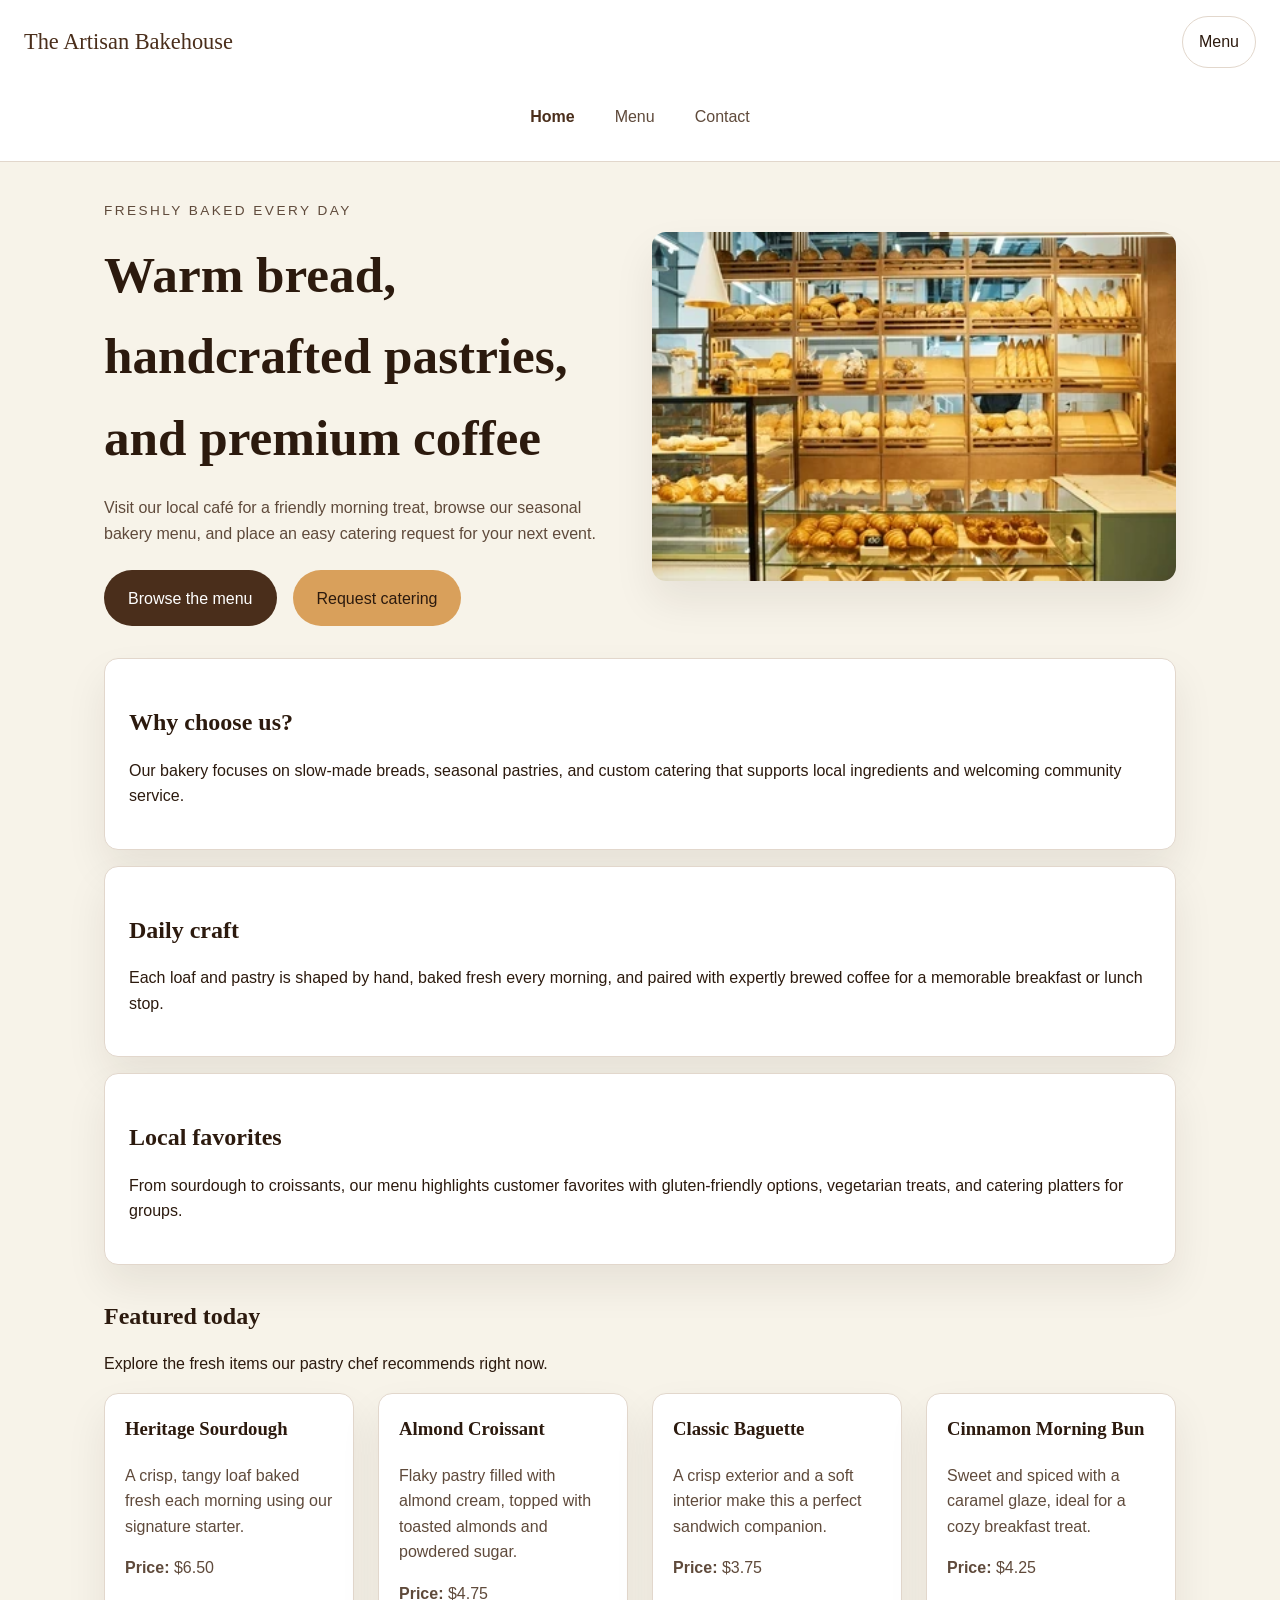
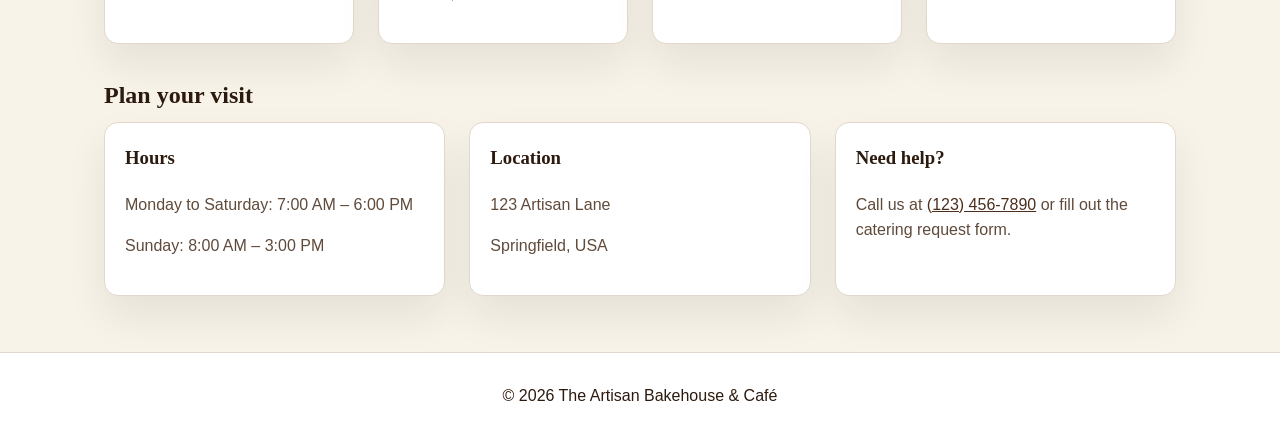
==== project/index.html @ 5dcfaa38 "Final project W.I.P: Add contact, index, and menu pages with associated styles and scripts" ====
<!DOCTYPE html>
<html lang="en">
<head>
  <meta charset="UTF-8">
  <meta name="viewport" content="width=device-width, initial-scale=1.0">
  <meta name="description" content="The Artisan Bakehouse & Café features seasonal pastries, breads, and catering orders for local customers.">
  <meta name="author" content="Victor Manuel Malpica Castro">
  <title>The Artisan Bakehouse & Café</title>
  <link rel="stylesheet" href="styles/site.css">
  <script src="scripts/site.js" defer></script>
</head>
<body>
  <header class="site-header">
    <div class="top-bar">
      <a class="logo" href="index.html">The Artisan Bakehouse</a>
      <button class="menu-toggle" id="menu-toggle" aria-expanded="false" aria-controls="primary-navigation">Menu</button>
    </div>
    <nav id="primary-navigation" class="primary-navigation" aria-label="Main navigation">
      <a href="index.html" class="active">Home</a>
      <a href="menu.html">Menu</a>
      <a href="contact.html">Contact</a>
    </nav>
  </header>
  <main>
    <section class="hero">
      <div class="hero-copy">
        <p class="eyebrow">Freshly baked every day</p>
        <h1>Warm bread, handcrafted pastries, and premium coffee</h1>
        <p>Visit our local café for a friendly morning treat, browse our seasonal bakery menu, and place an easy catering request for your next event.</p>
        <div class="hero-actions">
          <a href="menu.html" class="btn btn-primary">Browse the menu</a>
          <a href="contact.html" class="btn btn-secondary">Request catering</a>
        </div>
      </div>
      <div class="hero-image">
        <img src="images/counter-bakery.webp" alt="A bakery counter filled with pastries and breads" loading="eager">
      </div>
    </section>

    <section class="quick-overview">
      <div class="overview-card">
        <h2>Why choose us?</h2>
        <p>Our bakery focuses on slow-made breads, seasonal pastries, and custom catering that supports local ingredients and welcoming community service.</p>
      </div>
      <div class="overview-card">
        <h2>Daily craft</h2>
        <p>Each loaf and pastry is shaped by hand, baked fresh every morning, and paired with expertly brewed coffee for a memorable breakfast or lunch stop.</p>
      </div>
      <div class="overview-card">
        <h2>Local favorites</h2>
        <p>From sourdough to croissants, our menu highlights customer favorites with gluten-friendly options, vegetarian treats, and catering platters for groups.</p>
      </div>
    </section>

    <section class="featured-items">
      <div class="section-heading">
        <h2>Featured today</h2>
        <p>Explore the fresh items our pastry chef recommends right now.</p>
      </div>
      <div id="featured-items" class="feature-grid"></div>
    </section>

    <section class="visit-details">
      <h2>Plan your visit</h2>
      <div class="visit-grid">
        <article>
          <h3>Hours</h3>
          <p>Monday to Saturday: 7:00 AM &ndash; 6:00 PM</p>
          <p>Sunday: 8:00 AM &ndash; 3:00 PM</p>
        </article>
        <article>
          <h3>Location</h3>
          <p>123 Artisan Lane</p>
          <p>Springfield, USA</p>
        </article>
        <article>
          <h3>Need help?</h3>
          <p>Call us at <a href="tel:+1234567890">(123) 456-7890</a> or fill out the catering request form.</p>
        </article>
      </div>
    </section>
  </main>
  <footer class="site-footer">
    <p>&copy; <span id="currentYear"></span> The Artisan Bakehouse & Café</p>
  </footer>
</body>
</html>
---- project/styles/site.css ----
:root {
  --bg: #f7f3e9;
  --surface: #ffffff;
  --primary: #4a2e1b;
  --secondary: #8c5a3c;
  --accent: #d9a05b;
  --text: #2c1a0e;
  --muted: #5f4a3b;
  --border: #e2d7cc;
  --radius: 14px;
  --shadow: 0 20px 40px rgba(44, 26, 14, 0.08);
  --max-width: 1120px;
  --font-heading: 'Libre Bodoni', serif;
  --font-body: 'Roboto', sans-serif;
}

* {
  box-sizing: border-box;
}

html {
  scroll-behavior: smooth;
}

body {
  margin: 0;
  font-family: var(--font-body);
  line-height: 1.6;
  color: var(--text);
  background-color: var(--bg);
}

a {
  color: var(--primary);
}

a:hover,
button:hover {
  color: var(--secondary);
}

img {
  max-width: 100%;
  display: block;
}

button,
input,
select,
textarea {
  font: inherit;
}

.site-header {
  background-color: var(--surface);
  border-bottom: 1px solid var(--border);
  position: sticky;
  top: 0;
  z-index: 10;
}

.top-bar {
  display: flex;
  justify-content: space-between;
  align-items: center;
  gap: 1rem;
  padding: 1rem 1.5rem;
}

.logo {
  color: var(--primary);
  font-family: var(--font-heading);
  font-size: 1.4rem;
  text-decoration: none;
}

.menu-toggle {
  background: transparent;
  border: 1px solid var(--border);
  color: var(--text);
  padding: 0.75rem 1rem;
  border-radius: 999px;
  cursor: pointer;
}

.primary-navigation {
  display: flex;
  flex-wrap: wrap;
  justify-content: center;
  gap: 1rem;
  padding: 0.75rem 1.5rem 1.5rem;
}

.primary-navigation a {
  text-decoration: none;
  color: var(--muted);
  padding: 0.5rem 0.75rem;
  border-radius: 8px;
}

.primary-navigation a.active,
.primary-navigation a:hover {
  color: var(--primary);
  font-weight: 700;
}

main {
  width: min(100%, var(--max-width));
  margin: 0 auto;
  padding: 1.5rem;
}

.hero {
  display: grid;
  gap: 1.5rem;
  align-items: center;
  margin-bottom: 2rem;
}

.hero-copy {
  max-width: 620px;
}

.eyebrow {
  text-transform: uppercase;
  letter-spacing: 0.18em;
  color: var(--secondary);
  font-size: 0.85rem;
  margin-bottom: 0.75rem;
}

.hero h1 {
  font-family: var(--font-heading);
  font-size: clamp(2rem, 4vw, 3.4rem);
  margin: 0 0 1rem;
}

.hero p {
  color: var(--muted);
  max-width: 45rem;
}

.hero-actions {
  display: flex;
  flex-wrap: wrap;
  gap: 1rem;
  margin-top: 1.5rem;
}

.hero-image {
  border-radius: var(--radius);
  overflow: hidden;
  box-shadow: var(--shadow);
}

.hero-image img {
  width: 100%;
  height: auto;
  object-fit: cover;
}

.btn {
  display: inline-flex;
  align-items: center;
  justify-content: center;
  padding: 0.95rem 1.5rem;
  border: none;
  border-radius: 999px;
  text-decoration: none;
  cursor: pointer;
  transition: transform 0.2s ease, background-color 0.2s ease;
}

.btn:hover {
  transform: translateY(-1px);
}

.btn-primary {
  background-color: var(--primary);
  color: #fff;
}

.btn-secondary {
  background-color: var(--accent);
  color: var(--text);
}

.quick-overview {
  display: grid;
  gap: 1rem;
  margin-bottom: 2rem;
}

.overview-card {
  background: var(--surface);
  border: 1px solid var(--border);
  border-radius: var(--radius);
  padding: 1.5rem;
  box-shadow: var(--shadow);
}

.overview-card h2 {
  font-family: var(--font-heading);
  margin-bottom: 0.75rem;
}

.featured-items .section-heading h2,
.visit-details h2,
.page-intro h1 {
  font-family: var(--font-heading);
  margin-bottom: 0.5rem;
}

.feature-grid,
.visit-grid,
.menu-grid {
  display: grid;
  gap: 1.5rem;
}

.feature-grid {
  grid-template-columns: repeat(auto-fit, minmax(240px, 1fr));
}

.feature-card,
.menu-card,
.visit-grid article {
  background: var(--surface);
  border: 1px solid var(--border);
  border-radius: var(--radius);
  padding: 1.25rem;
  box-shadow: var(--shadow);
}

.feature-card h3,
.menu-card h2,
.visit-grid h3 {
  margin-top: 0;
  font-family: var(--font-heading);
}

.feature-card p,
.menu-card p,
.visit-grid p {
  color: var(--muted);
}

.menu-controls {
  display: flex;
  flex-wrap: wrap;
  justify-content: space-between;
  gap: 1rem;
  margin-bottom: 1.5rem;
}

.filters {
  display: flex;
  flex-wrap: wrap;
  gap: 0.75rem;
}

.filter-button {
  background: var(--surface);
  border: 1px solid var(--border);
  border-radius: 999px;
  padding: 0.75rem 1rem;
  cursor: pointer;
}

.filter-button.active,
.filter-button:hover {
  background: var(--accent);
  color: var(--text);
  border-color: var(--accent);
}

.favorite-count {
  color: var(--secondary);
  font-weight: 700;
}

.menu-grid {
  grid-template-columns: repeat(auto-fit, minmax(260px, 1fr));
}

.menu-card {
  display: flex;
  flex-direction: column;
}

.menu-card img {
  width: 100%;
  height: 220px;
  object-fit: cover;
  border-radius: calc(var(--radius) - 4px);
  margin-bottom: 1rem;
}

.menu-card h2 {
  margin-bottom: 0.5rem;
}

.menu-card .menu-meta {
  margin: 0.75rem 0;
  color: var(--muted);
}

.menu-card .menu-footer {
  margin-top: auto;
  display: flex;
  justify-content: space-between;
  align-items: center;
  gap: 1rem;
}

.menu-card .price {
  font-weight: 700;
}

.favorite-button {
  background: transparent;
  border: 1px solid var(--border);
  border-radius: 999px;
  padding: 0.75rem 1rem;
  cursor: pointer;
}

.favorite-button.active {
  background: var(--secondary);
  color: #fff;
  border-color: var(--secondary);
}

.form-section,
.visit-details,
.references-list,
.page-intro,
.featured-items {
  margin-bottom: 2rem;
}

.contact-form {
  display: grid;
  gap: 1.25rem;
}

.contact-form fieldset {
  border: 1px solid var(--border);
  border-radius: var(--radius);
  padding: 1.25rem;
  background: var(--surface);
}

.contact-form legend {
  font-family: var(--font-heading);
  padding: 0 0.5rem;
}

.contact-form label {
  display: block;
  margin-bottom: 0.5rem;
  font-weight: 700;
}

.contact-form input,
.contact-form select,
.contact-form textarea {
  width: 100%;
  border: 1px solid var(--border);
  border-radius: 10px;
  padding: 0.85rem 1rem;
  color: var(--text);
  background: #fff;
}

.contact-form textarea {
  resize: vertical;
}

.form-actions {
  display: flex;
  justify-content: flex-start;
}

.form-feedback {
  margin-top: 1rem;
  color: var(--primary);
  font-weight: 700;
}

.references-list ul {
  list-style-type: disc;
  margin-left: 1.5rem;
  color: var(--muted);
}

.references-list a {
  color: var(--primary);
}

.site-footer {
  padding: 1.5rem;
  background: var(--surface);
  border-top: 1px solid var(--border);
  text-align: center;
}

.site-footer p {
  margin: 0.4rem 0;
}

@media (min-width: 760px) {
  .hero {
    grid-template-columns: minmax(0, 1fr) minmax(320px, 1fr);
  }

  .visit-grid {
    grid-template-columns: repeat(3, minmax(0, 1fr));
  }
}

@media (max-width: 600px) {
  .primary-navigation {
    flex-direction: column;
    align-items: stretch;
  }

  .menu-toggle {
    display: inline-flex;
  }

  .top-bar {
    flex-direction: column;
    align-items: flex-start;
  }
}
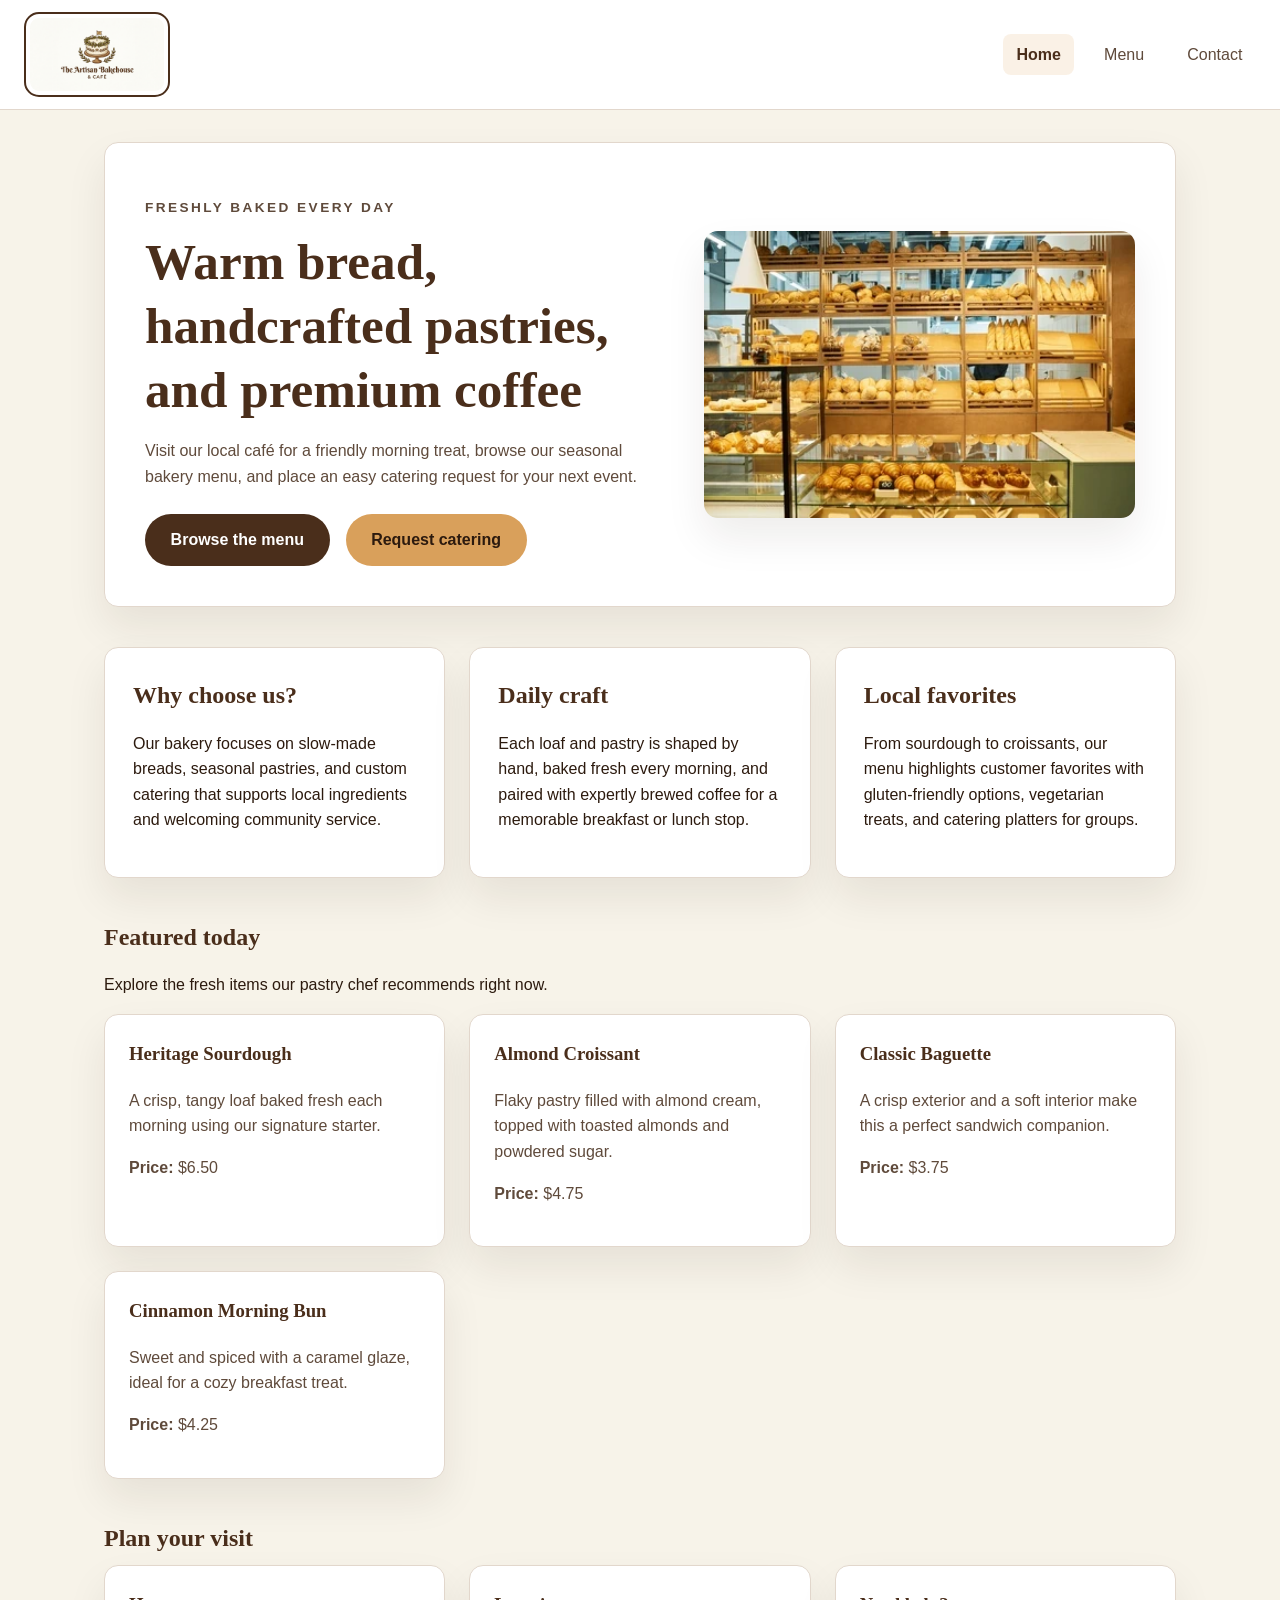
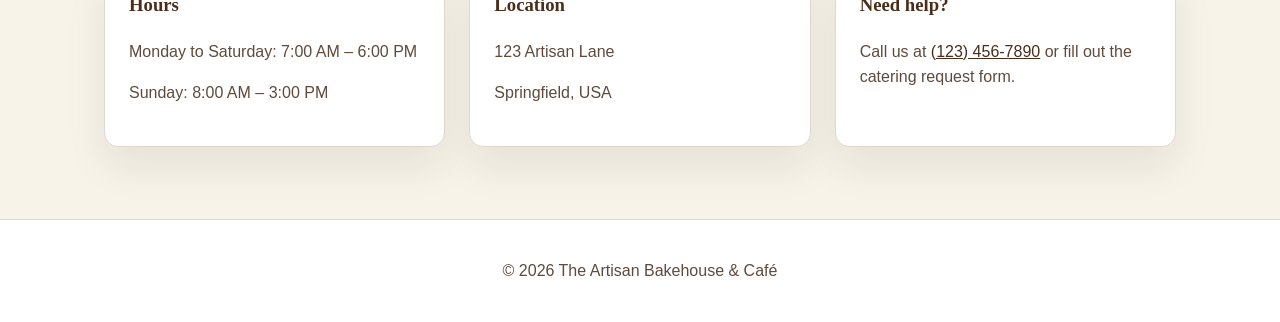
==== commit d09b13fc: "Enhance accessibility and improve layout across multiple pages; update logo and scripts" ====
--- a/project/index.html
+++ b/project/index.html
@@ -8,11 +8,14 @@
   <title>The Artisan Bakehouse & Café</title>
   <link rel="stylesheet" href="styles/site.css">
   <script src="scripts/site.js" defer></script>
+  <script src="scripts/getdates.js" defer></script>
 </head>
 <body>
   <header class="site-header">
     <div class="top-bar">
-      <a class="logo" href="index.html">The Artisan Bakehouse</a>
+      <a class="logo" href="index.html" aria-label="The Artisan Bakehouse home">
+        <img src="images/logo_bakery.png" alt="The Artisan Bakehouse logo">
+      </a>
       <button class="menu-toggle" id="menu-toggle" aria-expanded="false" aria-controls="primary-navigation">Menu</button>
     </div>
     <nav id="primary-navigation" class="primary-navigation" aria-label="Main navigation">
--- a/project/styles/site.css
+++ b/project/styles/site.css
@@ -32,6 +32,7 @@
 
 a {
   color: var(--primary);
+  transition: color 0.2s ease;
 }
 
 a:hover,
@@ -51,6 +52,7 @@
   font: inherit;
 }
 
+/* Header & Navigation */
 .site-header {
   background-color: var(--surface);
   border-bottom: 1px solid var(--border);
@@ -64,17 +66,31 @@
   justify-content: space-between;
   align-items: center;
   gap: 1rem;
-  padding: 1rem 1.5rem;
+  padding: 0.75rem 1.5rem;
+  max-width: var(--max-width);
+  margin: 0 auto;
 }
 
 .logo {
-  color: var(--primary);
-  font-family: var(--font-heading);
-  font-size: 1.4rem;
+  display: inline-flex;
+  align-items: center;
   text-decoration: none;
+  padding: 0.25rem 0;
+}
+
+.logo img {
+  height: 85px;
+  width: auto;
+  display: block;
+  object-fit: contain;
+  mix-blend-mode: multiply;
+  border: 2px solid var(--primary);
+  border-radius: 15px;
+  padding: 0.25rem;
 }
 
 .menu-toggle {
+  display: none;
   background: transparent;
   border: 1px solid var(--border);
   color: var(--text);
@@ -88,33 +104,44 @@
   flex-wrap: wrap;
   justify-content: center;
   gap: 1rem;
-  padding: 0.75rem 1.5rem 1.5rem;
+  padding: 0.5rem 1.5rem 1rem;
+  max-width: var(--max-width);
+  margin: 0 auto;
 }
 
 .primary-navigation a {
   text-decoration: none;
   color: var(--muted);
-  padding: 0.5rem 0.75rem;
+  padding: 0.5rem 0.85rem;
   border-radius: 8px;
+  font-weight: 500;
 }
 
 .primary-navigation a.active,
 .primary-navigation a:hover {
   color: var(--primary);
   font-weight: 700;
-}
-
+  background-color: rgba(217, 160, 91, 0.15);
+}
+
+/* Main Layout */
 main {
   width: min(100%, var(--max-width));
   margin: 0 auto;
-  padding: 1.5rem;
-}
-
+  padding: 2rem 1.5rem;
+}
+
+/* Hero Section */
 .hero {
+  background: var(--surface);
+  border: 1px solid var(--border);
+  border-radius: var(--radius);
+  padding: 2.5rem;
+  box-shadow: var(--shadow);
   display: grid;
-  gap: 1.5rem;
+  gap: 2rem;
   align-items: center;
-  margin-bottom: 2rem;
+  margin-bottom: 2.5rem;
 }
 
 .hero-copy {
@@ -126,13 +153,16 @@
   letter-spacing: 0.18em;
   color: var(--secondary);
   font-size: 0.85rem;
+  font-weight: 700;
   margin-bottom: 0.75rem;
 }
 
 .hero h1 {
   font-family: var(--font-heading);
-  font-size: clamp(2rem, 4vw, 3.4rem);
+  font-size: clamp(2rem, 4vw, 3.2rem);
+  line-height: 1.25;
   margin: 0 0 1rem;
+  color: var(--primary);
 }
 
 .hero p {
@@ -155,24 +185,27 @@
 
 .hero-image img {
   width: 100%;
-  height: auto;
+  height: 100%;
+  max-height: 380px;
   object-fit: cover;
 }
 
+/* Buttons */
 .btn {
   display: inline-flex;
   align-items: center;
   justify-content: center;
-  padding: 0.95rem 1.5rem;
+  padding: 0.85rem 1.6rem;
   border: none;
   border-radius: 999px;
+  font-weight: 700;
   text-decoration: none;
   cursor: pointer;
-  transition: transform 0.2s ease, background-color 0.2s ease;
+  transition: transform 0.2s ease, background-color 0.2s ease, box-shadow 0.2s ease;
 }
 
 .btn:hover {
-  transform: translateY(-1px);
+  transform: translateY(-2px);
 }
 
 .btn-primary {
@@ -180,37 +213,54 @@
   color: #fff;
 }
 
+.btn-primary:hover {
+  background-color: var(--secondary);
+  color: #fff;
+}
+
 .btn-secondary {
   background-color: var(--accent);
   color: var(--text);
 }
 
+.btn-secondary:hover {
+  background-color: #cb924d;
+  color: var(--text);
+}
+
+/* Quick Overview Grid */
 .quick-overview {
   display: grid;
-  gap: 1rem;
-  margin-bottom: 2rem;
+  gap: 1.5rem;
+  grid-template-columns: repeat(auto-fit, minmax(280px, 1fr));
+  margin-bottom: 2.5rem;
 }
 
 .overview-card {
   background: var(--surface);
   border: 1px solid var(--border);
   border-radius: var(--radius);
-  padding: 1.5rem;
+  padding: 1.75rem;
   box-shadow: var(--shadow);
 }
 
 .overview-card h2 {
   font-family: var(--font-heading);
+  margin-top: 0;
   margin-bottom: 0.75rem;
-}
-
+  color: var(--primary);
+}
+
+/* Headings & Section Formatting */
 .featured-items .section-heading h2,
 .visit-details h2,
 .page-intro h1 {
   font-family: var(--font-heading);
   margin-bottom: 0.5rem;
-}
-
+  color: var(--primary);
+}
+
+/* Grids */
 .feature-grid,
 .visit-grid,
 .menu-grid {
@@ -219,16 +269,17 @@
 }
 
 .feature-grid {
-  grid-template-columns: repeat(auto-fit, minmax(240px, 1fr));
+  grid-template-columns: repeat(auto-fit, minmax(260px, 1fr));
 }
 
 .feature-card,
 .menu-card,
-.visit-grid article {
+.visit-grid article,
+.confirmation-card {
   background: var(--surface);
   border: 1px solid var(--border);
   border-radius: var(--radius);
-  padding: 1.25rem;
+  padding: 1.5rem;
   box-shadow: var(--shadow);
 }
 
@@ -237,6 +288,7 @@
 .visit-grid h3 {
   margin-top: 0;
   font-family: var(--font-heading);
+  color: var(--primary);
 }
 
 .feature-card p,
@@ -245,10 +297,12 @@
   color: var(--muted);
 }
 
+/* Menu Page Controls */
 .menu-controls {
   display: flex;
   flex-wrap: wrap;
   justify-content: space-between;
+  align-items: center;
   gap: 1rem;
   margin-bottom: 1.5rem;
 }
@@ -263,8 +317,10 @@
   background: var(--surface);
   border: 1px solid var(--border);
   border-radius: 999px;
-  padding: 0.75rem 1rem;
+  padding: 0.65rem 1.25rem;
   cursor: pointer;
+  font-weight: 500;
+  transition: background-color 0.2s ease, border-color 0.2s ease;
 }
 
 .filter-button.active,
@@ -315,13 +371,14 @@
 
 .menu-card .price {
   font-weight: 700;
+  color: var(--primary);
 }
 
 .favorite-button {
   background: transparent;
   border: 1px solid var(--border);
   border-radius: 999px;
-  padding: 0.75rem 1rem;
+  padding: 0.6rem 1rem;
   cursor: pointer;
 }
 
@@ -331,12 +388,14 @@
   border-color: var(--secondary);
 }
 
+/* Form & Confirmation */
 .form-section,
 .visit-details,
 .references-list,
 .page-intro,
-.featured-items {
-  margin-bottom: 2rem;
+.featured-items,
+.review-page {
+  margin-bottom: 2.5rem;
 }
 
 .contact-form {
@@ -347,13 +406,16 @@
 .contact-form fieldset {
   border: 1px solid var(--border);
   border-radius: var(--radius);
-  padding: 1.25rem;
+  padding: 1.5rem;
   background: var(--surface);
+  box-shadow: var(--shadow);
 }
 
 .contact-form legend {
   font-family: var(--font-heading);
   padding: 0 0.5rem;
+  font-weight: 700;
+  color: var(--primary);
 }
 
 .contact-form label {
@@ -371,6 +433,7 @@
   padding: 0.85rem 1rem;
   color: var(--text);
   background: #fff;
+  margin-bottom: 1rem;
 }
 
 .contact-form textarea {
@@ -382,24 +445,50 @@
   justify-content: flex-start;
 }
 
-.form-feedback {
+.summary {
+  display: grid;
+  gap: 1rem;
+  margin: 1.5rem 0;
+  background: var(--bg);
+  padding: 1.25rem;
+  border-radius: var(--radius);
+  border: 1px solid var(--border);
+}
+
+.summary div {
+  display: flex;
+  flex-direction: column;
+  gap: 0.25rem;
+}
+
+.summary dt {
+  font-weight: 700;
+  color: var(--secondary);
+  font-size: 0.9rem;
+  text-transform: uppercase;
+  letter-spacing: 0.05em;
+}
+
+.summary dd {
+  margin: 0;
+  color: var(--text);
+}
+
+.back-link {
+  display: inline-block;
   margin-top: 1rem;
   color: var(--primary);
   font-weight: 700;
-}
-
-.references-list ul {
-  list-style-type: disc;
-  margin-left: 1.5rem;
-  color: var(--muted);
-}
-
-.references-list a {
-  color: var(--primary);
-}
-
+  text-decoration: none;
+}
+
+.back-link:hover {
+  text-decoration: underline;
+}
+
+/* Footer */
 .site-footer {
-  padding: 1.5rem;
+  padding: 2rem 1.5rem;
   background: var(--surface);
   border-top: 1px solid var(--border);
   text-align: center;
@@ -407,30 +496,61 @@
 
 .site-footer p {
   margin: 0.4rem 0;
-}
-
+  color: var(--muted);
+}
+
+/* Desktop & Tablet Layout Adjustments */
 @media (min-width: 760px) {
+  .site-header {
+    display: flex;
+    align-items: center;
+    justify-content: space-between;
+    margin: 0 auto;
+    padding: 0.5rem 1.5rem;
+  }
+
+  .top-bar {
+    padding: 0;
+    margin: 0;
+  }
+
+  .primary-navigation {
+    padding: 0;
+    margin: 0;
+  }
+
   .hero {
-    grid-template-columns: minmax(0, 1fr) minmax(320px, 1fr);
+    grid-template-columns: minmax(0, 1.1fr) minmax(320px, 0.9fr);
   }
 
   .visit-grid {
     grid-template-columns: repeat(3, minmax(0, 1fr));
   }
-}
-
-@media (max-width: 600px) {
+
+  .summary {
+    grid-template-columns: repeat(2, 1fr);
+  }
+}
+
+/* Mobile Toggle Behavior */
+@media (max-width: 759px) {
+  .top-bar {
+    flex-direction: row;
+    justify-content: space-between;
+    align-items: center;
+  }
+
+  .menu-toggle {
+    display: inline-flex;
+  }
+
   .primary-navigation {
+    display: none;
     flex-direction: column;
     align-items: stretch;
   }
 
-  .menu-toggle {
-    display: inline-flex;
-  }
-
-  .top-bar {
-    flex-direction: column;
-    align-items: flex-start;
-  }
-}
+  .primary-navigation.open {
+    display: flex;
+  }
+}
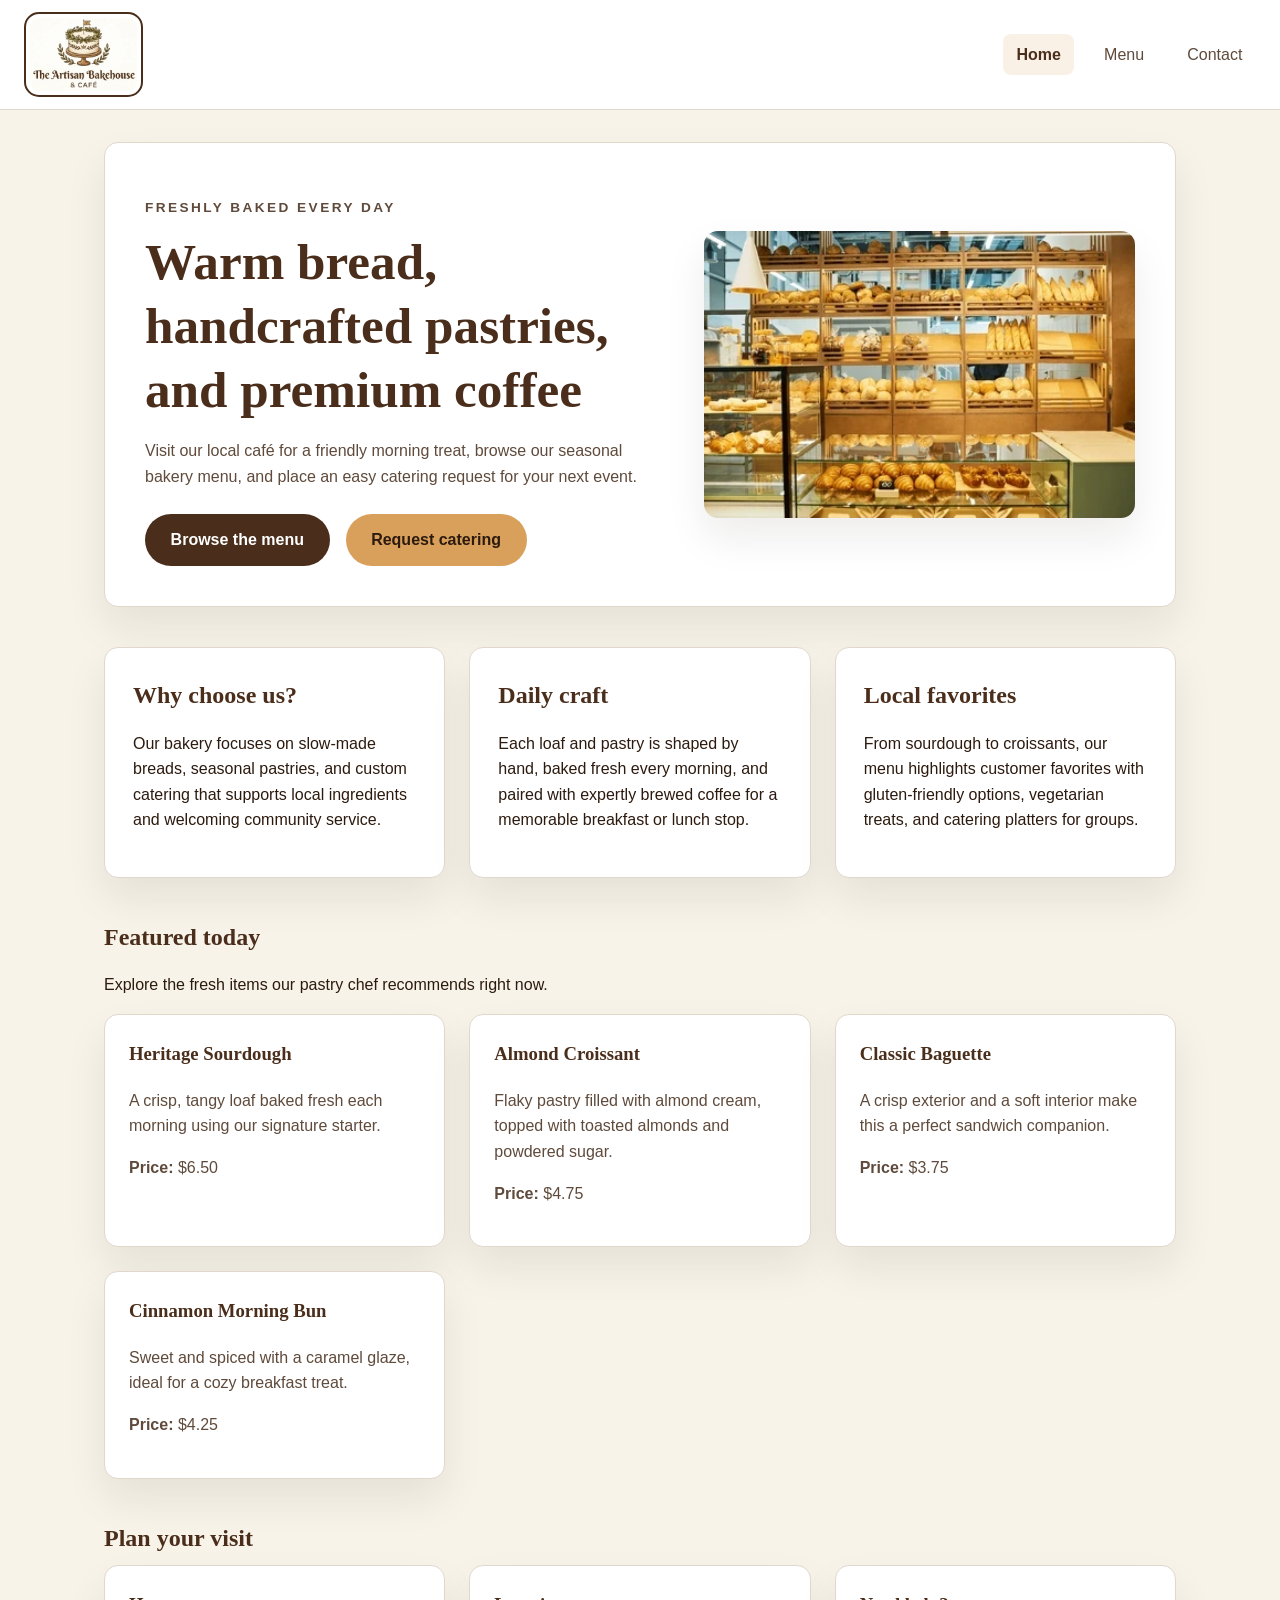
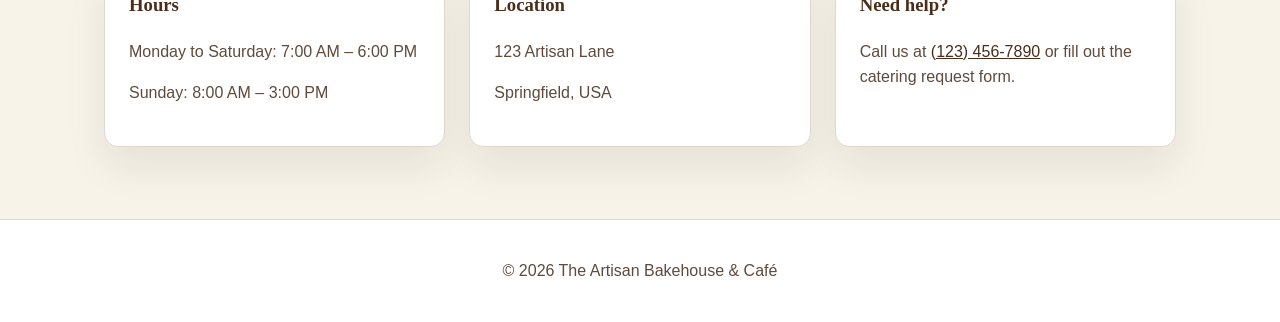
==== commit 94a7a280: "Refactor code structure for improved readability and maintainability" ====
--- a/project/index.html
+++ b/project/index.html
@@ -14,7 +14,7 @@
   <header class="site-header">
     <div class="top-bar">
       <a class="logo" href="index.html" aria-label="The Artisan Bakehouse home">
-        <img src="images/logo_bakery.png" alt="The Artisan Bakehouse logo">
+        <img src="images/logo_bakery_small.webp" alt="The Artisan Bakehouse logo">
       </a>
       <button class="menu-toggle" id="menu-toggle" aria-expanded="false" aria-controls="primary-navigation">Menu</button>
     </div>
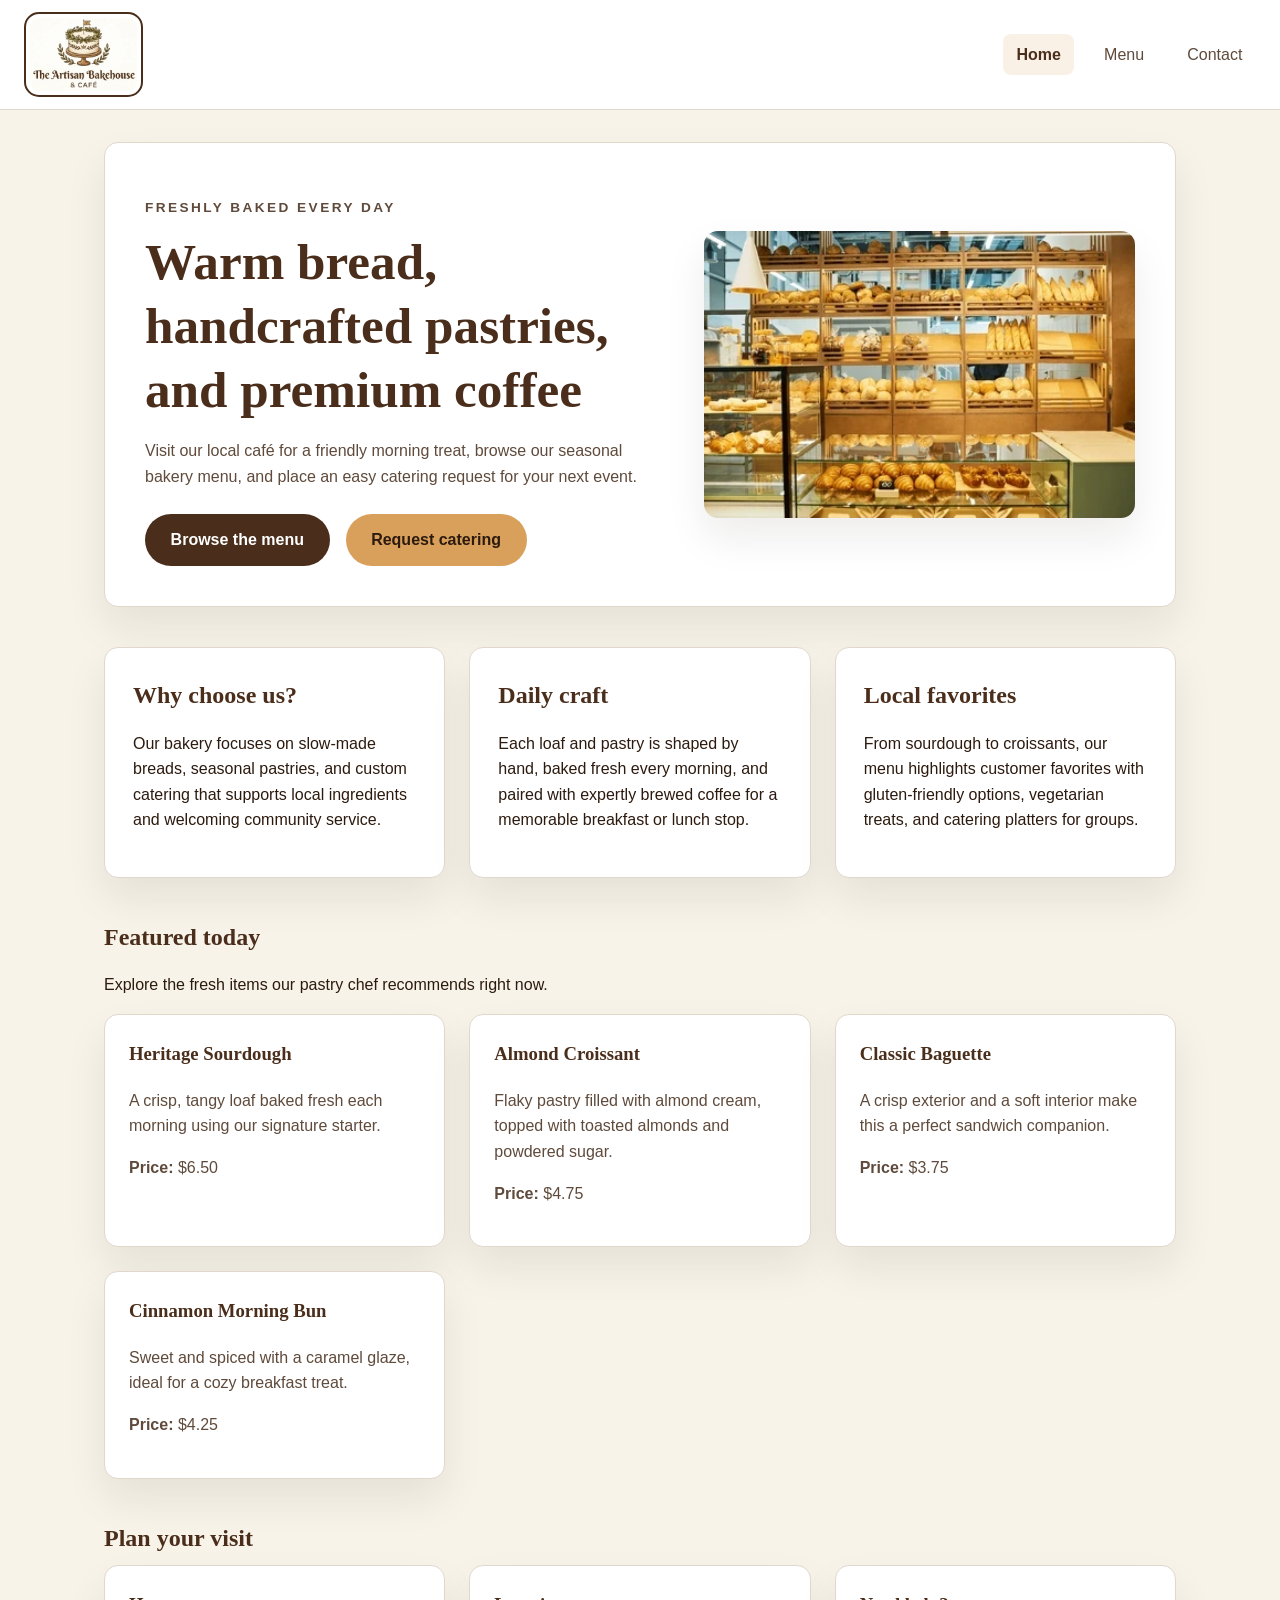
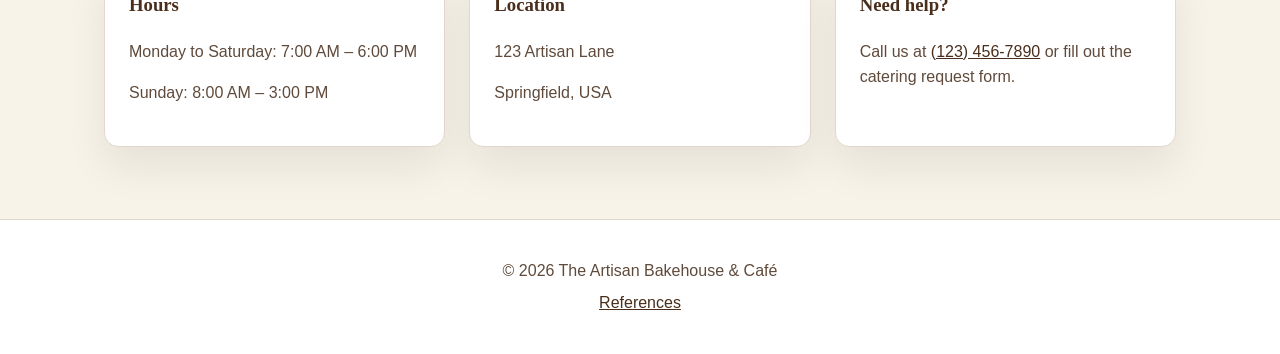
==== commit a1a1c256: "Update footer in multiple HTML files and add references page" ====
--- a/project/index.html
+++ b/project/index.html
@@ -84,7 +84,8 @@
     </section>
   </main>
   <footer class="site-footer">
-    <p>&copy; <span id="currentYear"></span> The Artisan Bakehouse & Café</p>
+    <p>&copy; <span id="currentYear"></span> The Artisan Bakehouse &amp; Café</p>
+    <p><a href="references.html">References</a></p>
   </footer>
 </body>
 </html>
